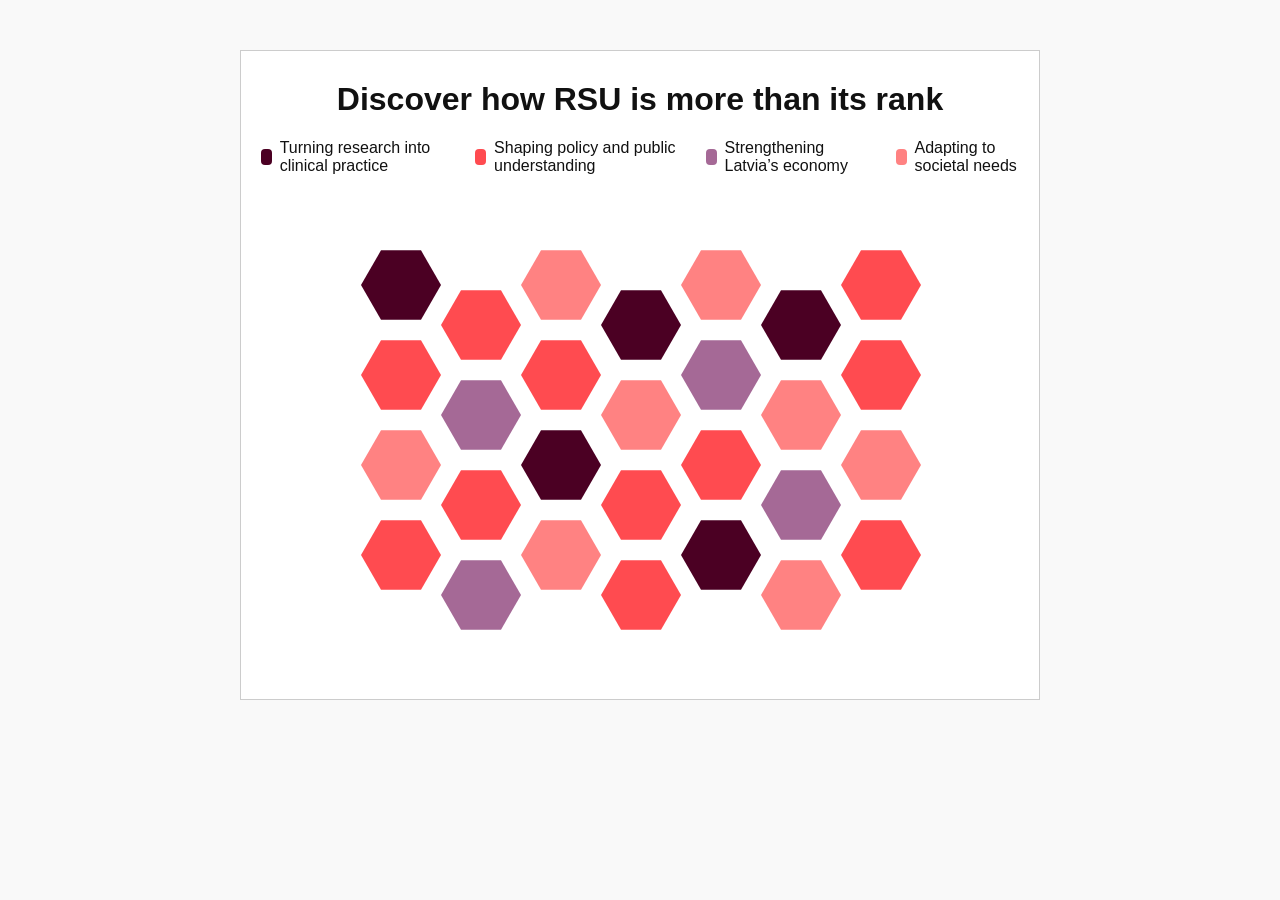
==== mtor_EN.html @ cfd9989e "Separate style, fix link clr" ====
<!DOCTYPE html>
<html lang="en">
<head>
  <meta charset="UTF-8" />
  <title>RSU is More Than Its Rank</title>
  
  <link rel="stylesheet" href="style.css" />
  </style>
</head>
<body>
  <div id="hex-container">
    <h1 style="text-align: center; margin-top: 30px; font-family: sans-serif;">
        Discover how RSU is more than its rank
      </h1>
    
    <div id="legend" style="display: flex; justify-content: center; gap: 20px; margin: 10px 0 10px 20px;">
    <div style="display: flex; align-items: center; gap: 8px;">
        <span style="width: 16px; height: 16px; background: #4b0023; display: inline-block; border-radius: 4px;"></span>
        <span>Turning research into clinical practice</span>
    </div>
    <div style="display: flex; align-items: center; gap: 8px;">
        <span style="width: 16px; height: 16px; background: #ff4b50; display: inline-block; border-radius: 4px;"></span>
        <span>Shaping policy and public understanding</span>
    </div>
      <div style="display: flex; align-items: center; gap: 8px;">
        <span style="width: 16px; height: 16px; background: #a56996; display: inline-block; border-radius: 4px;"></span>
        <span>Strengthening Latvia’s economy</span>
    </div>
    <div style="display: flex; align-items: center; gap: 8px;">
        <span style="width: 16px; height: 16px; background: #ff8282; display: inline-block; border-radius: 4px;"></span>
        <span>Adapting to societal needs</span>
    </div>
    </div>

    <svg id="hexmap"></svg>
    <div id="tooltip"></div>
    <div id="popup">
      <h3 id="popup-title"></h3>
      <p id="popup-text"></p>
      <button onclick="popup.style.display='none'">Close</button>
    </div>
  </div>

  <script>
    const svg = document.getElementById("hexmap");
    const tooltip = document.getElementById("tooltip");
    const popup = document.getElementById("popup");
    const popupTitle = document.getElementById("popup-title");
    const popupText = document.getElementById("popup-text");

    const hexSize = 40;

    const CLR_RESEARCH = "#4b0023";
    const CLR_OUTREACH = "#ff4b50";
    const CLR_ECONOMY = "#a56996";
    const CLR_RELEVANCE = "#ff8282";

    // Manually positioned hexagons
    const data = {
      "research-newborn-care": {
        color: CLR_RESEARCH,
        title: "Guidelines developed by RSU researchers improve maternal and newborn care",
        text: `RSU researchers used survey data from 2021 to develop a curriculum for maternity staff and refine maternity care guidelines. As a result, the incidence of violence during childbirth decreased from 17% to 5%. Additionally, the percentage of young mothers who were not warned about health issues requiring attention dropped from 63% to 40%, while those not informed about their baby’s health concerns fell from 75% to 30%. <a href="https://www.rsu.lv/en/news/rsu-researchers-contribute-improving-maternal-and-newborn-care-latvia" target="_blank" style="color: #fff; text-decoration: underline;">Learn more.</a>`
      },

      "outreach-remote-work": {
        color: CLR_OUTREACH,
        title: "RSU researchers shape remote work legislation in Latvia",
        text: `RSU researchers prepared data-driven amendments to several laws, including the formal introduction of 'remote work' into Labour Law in 2020. These changes allowed employers to compensate remote workers for costs like electricity and internet and provided tax exemptions for such expenses. Ultimately, these reforms have improved work-life balance in sectors with high remote work rates, such as IT and finance, where over 50% of employees worked remotely in 2024. <a href="https://www.rsu.lv/en/news/rsu-researchers-initiate-amendments-laws-organisation-remote-work-latvia" target="_blank" style="color: #fff; text-decoration: underline;">Learn more.</a>`
      },

      "relevance-teaching-quality": {
        color: CLR_RELEVANCE,
        title: "RSU's Centre for Educational Growth raises teaching quality across the higher education sector in Latvia and beyond",
       text: `Since its establishment in 2014, the Centre for Educational Growth has played a pivotal role in fostering academic excellence by providing targeted, high-quality support for the professional development of academic staff. In addition to offering a broad range of continuing education initiatives for RSU academic staff, the Centre actively collaborates with more than 20 universities in Latvia and internationally, promoting the exchange of best practices and strengthening inter-institutional cooperation. Each year, the Centre offers an average of 340 academic hours of continuing professional development. In 2024 alone, it issued 5,417 certificates of participation in a diverse array of training activities. This comprehensive educational offer is further enriched by one-on-one consultations and meticulously developed methodological resources, which serve as practical guides to contemporary learning and teaching strategies. Through this multifaceted support, the Centre empowers academic staff to deepen their pedagogical expertise and modernise their courses—making them more student-centred, inclusive, and aligned with students’ learning needs. The Centre for Educational Growth has become a cornerstone of quality enhancement in higher education, inspiring thoughtful transformation and continuous advancement within the academic environment.  <a href="https://www.rsu.lv/en/ceg" target="_blank" style="color: #fff; text-decoration: underline;">Learn more.</a>`
      },

      "research-fibromyalgia": {
        color: CLR_RESEARCH,
        title: "Tailored exercise therapy improves fibromyalgia patients' well-being",
        text: `A pilot fibromyalgia study by RSU researchers helped 80% of participants reduce muscle pain and 70% improve physical endurance and sleep quality. Central to this new therapy is a tailored exercise programme. Research into the related biomarkers is ongoing. <a href="https://www.rsu.lv/en/news/rsu-researchers-improve-diagnosis-fibromyalgia" target="_blank" style="color: #fff; text-decoration: underline;">Learn more.</a>`
      },

      "relevance-ai-integration": {
        color: CLR_RELEVANCE,
        title: "RSU sets the standard for AI integration into Latvian higher education",
        text: `RSU’s Centre for Educational Growth is the first in Latvia to publish comprehensive guidelines for integrating AI into higher education. The guidelines provide lecturers with practical advice on ethical and effective AI use in teaching and help students understand how to use AI tools responsibly in their learning. <a href="https://www.rsu.lv/en/news/rsu-develops-first-guidelines-latvia-use-ai-higher-education" target="_blank" style="color: #fff; text-decoration: underline;">Learn more.</a>`
      },

      "research-SMA-screening": {
        color: CLR_RESEARCH,
        title: "RSU initiative saves newborns' lives through early SMA screening",
        text: `RSU researchers’ initiative led to the inclusion of spinal muscular atrophy (SMA) testing in Latvia’s national newborn screening programme. Early diagnosis through this programme has already saved three newborns by enabling treatment before symptoms appear, significantly improving their prognosis and quality of life. <a href="https://www.rsu.lv/en/news/rsu-initiative-saves-lives-three-newborns" target="_blank" style="color: #fff; text-decoration: underline;">Learn more.</a>`
      },

      "outreach-child-safety": {
        color: CLR_OUTREACH,
        title: "Seven years of raising awareness on child safety and first aid",
        text: `The free annual event 'Zinošs un drošs', organised by RSU and partners, attracted around 1,400 visitors in 2024. Through engaging activities, children and their families learned about first aid, fire safety, and accident prevention. Held for seven consecutive years, the event promotes healthier and safer lifestyles within the community. <a href="https://www.rsu.lv/aktualitates/bezmaksas-izglitojosais-pasakums-zinoss-un-dross-pulce-daudz-interesentu" target="_blank" style="color: #fff; text-decoration: underline;">Learn more.</a>`
      },

      "outreach-kantar-reputation": {
         color: CLR_OUTREACH,
         title: "RSU leads in public trust among Latvian universities",
         text: `For nine consecutive years, RSU has been recognised by the Latvian public as the university with the best reputation in the country. This recognition comes from an annual nationwide survey conducted by Latvia's leading social and media research company, Kantar, which interviews over 1,000 residents aged 15-60. <a href="https://www.rsu.lv/en/news/rsu-tops-university-reputation-rankings-latvia-ninth-consecutive-year" target="_blank" style="color: #fff; text-decoration: underline;">Learn more.</a>`
       },

       "economy-best-employer": {
        color: CLR_ECONOMY,
        title: "RSU voted as best public sector employer for four consecutive years",
        text: `RSU was named Latvia’s most desirable public sector employer for the fourth consecutive year in the 2025 TOP Employer survey, which gathered responses from over 18,000 participants. This recognition reflects RSU’s socially sustainable employment practices, which prioritise individual well-being, professional growth, and a supportive working environment for all members of staff. <a href="https://www.rsu.lv/en/news/riga-stradins-university-named-most-desirable-public-sector-employer-fourth-successive-year" target="_blank" style="color: #fff; text-decoration: underline;">Learn more.</a>`
      },

      "outreach-researchers-night": {
        color: CLR_OUTREACH,
        title: "RSU connects science with the public at the annual Researchers’ Night",
        text: `Nearly 3,000 visitors participated in RSU Researchers’ Night events in 2024, with people of all ages enjoying hands-on workshops in dentistry, surgery, sports science, and chemistry. This annual event promotes science awareness and education, inspiring the public and especially young people to explore scientific careers. <a href="https://www.rsu.lv/aktualitates/zinatnieku-nakts-rigas-stradina-universitate-pulcejusi-3000-interesentu" target="_blank" style="color: #fff; text-decoration: underline;">Learn more.</a>`
      },

      "relevance-military-medicine": {
        color: CLR_RELEVANCE,
        title: "RSU pioneers military medicine education in the Baltics",
        text: `RSU was the first university in the Baltics to integrate military medicine into its medical curriculum in 2023. Developed in collaboration with the Latvian Ministry of Defence and National Armed Forces, the course uses advanced simulation and immersive training to equip future healthcare professionals with essential skills to manage emergencies in military and disaster settings. <a href="https://www.rsu.lv/en/news/rsu-management-and-minister-defence-andris-spruds-discuss-importance-military-medicine-context" target="_blank" style="color: #fff; text-decoration: underline;">Learn about the progress and future plans of this initiative.</a>`
      },

      "economy-education-export" :{
        color: CLR_ECONOMY,
        title: "RSU's higher education exports contribute 0.31% to Latvia's GDP",
        text: `A study by the Latvian Strategy and Economic Research Institute estimated that, in 2024, RSU's higher education exports alone contributed approximately 0.31% to Latvia's GDP. If the university continues to grow its international student base at the current rate, it is projected to generate over €1 billion in economic value over the next six years, averaging an annual contribution of around 0.4% of GDP. <a href="https://www.rsu.lv/en/news/international-students-driving-force-latvias-economic-growth-higher-education-export-study" target="_blank" style="color: #fff; text-decoration: underline;">Learn more.</a>`
      },

      "relevance-international-partnerships" : {
        color: CLR_RELEVANCE,
        title: "RSU’s international partnerships support training aligned with students’ home country needs",
        text: `RSU’s <a href="https://www.rsu.lv/en/international-cooperation/partner-hospitals" target="_blank" style="color: #fff; text-decoration: underline;">international partnerships</a> offer medical study placements in Germany, Finland, Italy, Israel, and Portugal, allowing students to train in environments where they speak the local language. Additionally, <a href="https://www.rsu.lv/en/rsu-stade-branch" target="_blank" style="color: #fff; text-decoration: underline;">RSU Stade branch</a>, in collaboration with Elbe Klinikum Stade, enables German students to complete their full clinical training from Year 4 onward locally. These opportunities ensure that international students gain practical experience tailored to the healthcare systems and needs of their home countries.`
      },

      "outreach-research-week": {
        color: CLR_OUTREACH,
        title: "RSU hosts one of the leading interdisciplinary scientific events in Northern Europe",
        text: `Every two years, RSU Research Week brings together academics, industry professionals, and policymakers to exchange insights and address pressing issues in health and society. In 2025, this forum attracted nearly 9,000 participants from 72 countries. <a href="https://www.rsu.lv/en/news/most-significant-scientific-event-year-rsu-research-week-has-concluded" target="_blank" style="color: #fff; text-decoration: underline;">Learn more.</a>`
      },

      "relevance-medicine-3": {
       color: CLR_RELEVANCE,
       title: "RSU launches a new era in Latvian medical education with 'Medicine 3.0'",
        text: `In September 2025, RSU will launch a fundamentally reimagined medical programme, dubbed 'Medicine 3.0', that revises 50–60% of the previous curriculum to include digital health, AI, entrepreneurial skills, legal knowledge, and strengthened research training. Developed with input from students, clinicians, and industry experts, the programme aims to prepare future doctors for rapidly evolving healthcare challenges. <a href="https://www.rsu.lv/en/news/medicine-30-study-programme-new-era-latvian-medical-education" target="_blank" style="color: #fff; text-decoration: underline;">Learn more.</a>`
      },

      "research-medical-simulations": {
        color: CLR_RESEARCH,
        title: "RSU leads the integration of simulation-based medical and healthcare education strategy in Latvia",
         text: `RSU leads the national working group, in collaboration with Latvia’s Ministry of Health, to develop a strategic framework for integrating simulation into all levels of clinical training. The goal is to enhance professional competence and patient safety across Latvia's healthcare system. RSU is well positioned to drive this transition toward safer and more effective medical education, owing to its long-standing expertise and advanced infrastructure. <a href="https://www.rsu.lv/en/news/rsu-metc-promotes-initiative-simulation-based-medical-and-healthcare-education-development" target="_blank" style="color: #fff; text-decoration: underline;">Learn more.</a>`
          },

      "outreach-labour-protection": {
        color: CLR_OUTREACH,
        title: "RSU research underpins national labour protection measures 2024-2027",
        text: `RSU researchers' analysis of workplace accidents shaped the labour protection measures included in the National Development Plan for Labour Protection for 2024–2027, approved by the Cabinet of Ministers. Scientists' data-driven proposals aim to promote employee well-being, improve labour productivity, and reduce the number of workplace accidents. <a href="https://www.rsu.lv/en/news/rsu-researchers-improve-occupational-safety-latvia" target="_blank" style="color: #fff; text-decoration: underline;">Learn more.</a>`
      },

      "relevance-military-preparedness":{
        color: CLR_RELEVANCE,
       title: "RSU strengthens national preparedness for crisis situations",
        text: `Given its extensive experience and available equipment, RSU’s Medical Education Technology Centre regularly participates in simulation exercises organised by the National Armed Forces and the National Guard of the Republic of Latvia. These exercises enhance the nation's preparedness for military and civil-military crisis situations. <a href="https://mitc.rsu.lv/en/news/panaceja-2025-metc-simulation-solutions-strengthen-states-readiness-crisis-situations" target="_blank" style="color: #fff; text-decoration: underline;">Learn more.</a>`
      },

      "outreach-alcohol-consumption": {
        color: CLR_OUTREACH,
        title: "RSU researchers support evidence-based amendments to alcohol policies",
         text: `Researchers from the RSU Institute of Public Health analysed alcohol consumption patterns and the associated health and economic impacts over a period of over 30 years, examining the effects of alcohol control measures implemented during that time. By actively engaging with policymakers, the researchers contributed to evidence-based amendments to the law adopted in 2025, aimed at reducing alcohol consumption and mitigating the related harms. <a href="https://www.rsu.lv/en/news/rsu-researchers-support-evidence-based-recommendations-reducing-alcohol-consumption-latvia" target="_blank" style="color: #fff; text-decoration: underline;">Learn more.</a>`
          },

      "outreach-reproductive-education":{
        color: CLR_OUTREACH,
       title: "RSU research improves reproductive health awareness and accessibility in Latvia",
        text: `In 2023, the RSU Institute of Public Health conducted a monitoring study on factors affecting sexual and reproductive health in Latvia and actively communicated its findings to policymakers and the wider public. The results of this study were used to develop educational materials and to support the establishment of a new free reproductive health service in Riga. <a href="https://www.rsu.lv/en/news/rsu-tackles-stigma-spotlight-sexual-and-reproductive-health-healthcare" target="_blank" style="color: #fff; text-decoration: underline;">Learn more.</a>`
      },

      "outreach-sports-education":{
        color: CLR_OUTREACH,
       title: "RSU LASE experts shape sports education policy in Latvia",
        text: `Over a period of eight years, researchers from the RSU Latvian Academy of Sport Education (LASE) contributed to the development of the new 'Sport and Health' curriculum as part of the national primary and secondary education reform 'Skola2030'. The experts created digital teaching materials and organised seminars for teachers. <a href="https://www.rsu.lv/en/news/how-rsu-latvian-academy-sport-education-experts-are-driving-change-latvias-sport-education" target="_blank" style="color: #fff; text-decoration: underline;">Learn more.</a>`
      },

      "research-hereditary-cancer":{
        color: CLR_RESEARCH,
       title: "RSU leads hereditary cancer research in Latvia",
        text: `The RSU Institute of Oncology and Molecular Genetics has been leading hereditary cancer research, management, and awareness campaigns in Latvia for over 25 years. The centre's work has driven innovations in genetic testing and digital screening for hereditary cancer cases, and even led to the establishment of the first hereditary cancer outpatient clinic in the country. Over time, its research and outreach activities have not only reduced the morbidity and mortality of breast and ovarian cancer, but also improved cancer survivors' quality of life. <a href="https://www.rsu.lv/en/news/25-years-impact-hereditary-breast-and-ovarian-cancer-awareness-and-management-latvia" target="_blank" style="color: #fff; text-decoration: underline;">Learn more.</a>`
      },

      "outreach-public-trust-media":{
        color: CLR_OUTREACH,
       title: "RSU researchers develop recommendations for promoting public trust in the media",
        text: `By collaborating with Estonian colleagues and engaging industry representatives, researchers from the RSU Faculty of Social Sciences carried out an extensive qualitative audience research to better understand the formation of public perceptions of the media. Based on the data, they developed recommendations for media professionals and policymakers to help reduce the increasingly negative public attitudes towards the media and journalism. <a href="https://www.rsu.lv/en/news/rsu-researchers-and-industry-representatives-seek-solutions-promote-public-trust-media" target="_blank" style="color: #fff; text-decoration: underline;">Learn more.</a>`
      },

      "economy-innovation-leader":{
        color: CLR_ECONOMY,
       title: "RSU recognised as a leading centre of innovation in Latvia",
        text: `The Global Innovation Index 2025, compiled annually by the World Intellectual Property Organization, recognised RSU as one of three leading centres of innovation in Latvia. This index takes into account university performance in the QS World University Rankings, as well as the International Outlook and Industry pillars of the Times Higher Education World University Rankings. <a href="https://www.rsu.lv/en/news/rsu-recognised-leading-centre-innovation" target="_blank" style="color: #fff; text-decoration: underline;">Learn more.</a>`
      },

      "economy-lifelong-learning":{
        color: CLR_ECONOMY,
       title: "RSU contributes to bridging the digital skills gap in Latvia's labour market",
        text: `RSU's Lifelong Learning Centre continuously monitors skills gaps in Latvia's labour market and develops new courses to help address them. For example, in 2025, the Centre responded to rapid technological advancements and the resulting growing digital skills gap by <a href="https://www.rsu.lv/aktualitates/muzizglitibas-centrs-paplasina-apmacibu-iespejas-pieaugusajiem" target="_blank" style="color: #fff; text-decoration: underline;">launching three new programmes</a> on generative AI, digital communication, and futures thinking. <a href="https://www.rsu.lv/en/lifelong-learning-centre" target="_blank" style="color: #fff; text-decoration: underline;">Learn more.</a>`
      },

      "relevance-ai-centre": {
       color: CLR_RELEVANCE,
       title: "RSU establishes an Artificial Intelligence Support Unit",
        text: `In 2025, RSU became the first university in Latvia to establish a dedicated Artificial Intelligence (AI) Support Unit. In response to the challenges and opportunities presented by AI technologies, the unit works to accelerate the adoption and integration of AI tools in teaching, research, and operational processes. <a href="https://www.rsu.lv/en/news/rsu-becomes-first-university-latvia-establish-dedicated-ai-support-unit" target="_blank" style="color: #fff; text-decoration: underline;">Learn more.</a>`
      },

      "relevance-ai-programme": {
       color: CLR_RELEVANCE,
       title: "RSU launches Latvia's first master's programme on AI management",
        text: `Responding to the technological advancements that are reshaping labour market needs, RSU launched Latvia's first master's programme designed to equip future managers with the theoretical knowledge and practical skills needed to implement AI solutions and digital strategies in business and public administration. Titled <i>{a href="https://www.rsu.lv/en/study-programme/digital-strategy-and-artificial-intelligence-management" target="_blank" style="color: #fff; text-decoration: underline;">Digital Strategy and Artificial Intelligence Management</i></a>, the programme is delivered by technology and communications experts with experience at CERN, Microsoft, IBM, and other major companies, organisations, and projects. <a href="https://www.rsu.lv/en/news/rsu-launches-new-masters-programme-digital-strategy-and-artificial-intelligence" target="_blank" style="color: #fff; text-decoration: underline;">Learn more.</a>`
      },

      "outreach-regional-security":{
        color: CLR_OUTREACH,
       title: "RSU researchers organise seminars on regional resilience and security",
        text: `In 2025 and 2026, researchers from the RSU Faculty of Social Sciences organised a series of five day-long seminars titled <i>Strengthening Security in Latvia [..]: Types of Threats and Their Prevention</i>, held outside the capital in collaboration with regional academic partners. Each seminar was dedicated to a specific region of Latvia, bringing together industry experts, national policymakers, local government representatives, and law enforcement officials. The seminars were free for anyone to attend. <a href="https://www.rsu.lv/aktualitates/aicinam-uz-nosledzoso-rsu-petnieku-seminaru-par-drosibas-stiprinasanu-latvija-un" target="_blank" style="color: #fff; text-decoration: underline;">Learn more about the fifth and final seminar.</a>`
      },

    };
    
    const layout = [
      {
        id: "research-newborn-care",
        x: 160, y: 100,
      },
      {
        id: "outreach-remote-work",
        x: 240, y: 140,
      },
      {
        id: "relevance-teaching-quality", 
        x: 320, y: 100,
      },
      {
        id: "research-fibromyalgia",
        x: 400, y: 140,
      },
      {
        id: "relevance-ai-integration",
        x: 480, y: 100,
      },
      {
        id: "research-SMA-screening",
        x: 560, y: 140,
      },
      {
        id: "outreach-child-safety",
        x: 640, y: 100,
      },
       {
        id: "outreach-kantar-reputation",
        x: 160, y: 190,
       },
       {
        id: "economy-best-employer",
        x: 240, y: 230,
      },
       {
        id: "outreach-researchers-night",
        x: 320, y: 190,
      },
      {
        id: "relevance-military-medicine",
        x: 400, y: 230,
      },
      {
        id: "economy-education-export",
        x: 480, y: 190,
      },
      {
        id: "relevance-international-partnerships",
        x: 560, y: 230,
          },
      {
        id: "outreach-research-week",
        x: 640, y: 190,
      },
      {
        id: "relevance-medicine-3",
        x: 160, y: 280,
      },
   {
         id:"outreach-alcohol-consumption",
        x: 240, y: 320,
      },
      {
        id: "research-medical-simulations",
        x: 320, y: 280,
        },
       {
         id:"outreach-reproductive-education",
        x: 400, y: 320,
      },
       {
        id: "outreach-labour-protection",
        x: 480, y: 280,
      },
        {
         id:"economy-innovation-leader",
        x: 560, y: 320,
      },
       {
        id: "relevance-military-preparedness",
        x: 640, y: 280,
      },
        {
        id: "outreach-regional-security",
        x: 160, y: 370,
      },
    {
         id: "economy-lifelong-learning",
        x: 240, y: 410,
      },
      {
        id: "relevance-ai-centre",
        x: 320, y: 370,
        },
       {
         id:"outreach-public-trust-media",
        x: 400, y: 410,
      },
       {
        id: "research-hereditary-cancer",
        x: 480, y: 370,
      },
        {
         id: "relevance-ai-programme",
        x: 560, y: 410,
      },
       {
        id:  "outreach-sports-education",
        x: 640, y: 370,
      },

    ];


    function hexagonPath(cx, cy, r) {
      let path = "";
      for (let i = 0; i < 6; i++) {
        const angle = Math.PI / 3 * i;
        const x = cx + r * Math.cos(angle);
        const y = cy + r * Math.sin(angle);
        path += (i === 0 ? "M" : "L") + x + "," + y;
      }
      return path + "Z";
    }

    layout.forEach(d => {
      const c = data[d.id];
      const hex = document.createElementNS("http://www.w3.org/2000/svg", "path");
      hex.setAttribute("d", hexagonPath(d.x, d.y, hexSize));
      hex.setAttribute("fill", c.color);
      hex.classList.add("hex");

      hex.addEventListener("mouseover", e => {
        tooltip.innerText = c.title;
        tooltip.style.visibility = "visible";
      });

      hex.addEventListener("mousemove", e => {
        const containerRect = document.getElementById("hex-container").getBoundingClientRect();
        const x = e.clientX - containerRect.left;
        const y = e.clientY - containerRect.top;

        tooltip.style.left = (x + 5) + "px";
        tooltip.style.top = (y +5) + "px";
        });

      hex.addEventListener("mouseout", () => {
        tooltip.style.visibility = "hidden";
      });

      hex.addEventListener("click", e => {
        popupTitle.innerText = c.title;
        popupText.innerHTML = c.text;
        popup.style.backgroundColor = c.color;

        const containerRect = document.getElementById("hex-container").getBoundingClientRect();
        const popupWidth = popup.offsetWidth;
        const popupHeight = popup.offsetHeight;

        let left = e.clientX - containerRect.left + 20; // default right offset
        let top = e.clientY - containerRect.top + 20;   // default below offset

        // If popup would overflow container width, show it to the left instead
        if (left + popupWidth > containerRect.width) {
            left = e.clientX - containerRect.left - popupWidth - 20;
        }

        // Prevent popup from overflowing bottom
        if (top + popupHeight > containerRect.height) {
            top = containerRect.height - popupHeight - 10;
        }
        // Prevent popup from overflowing top
        if (top < 0) {
            top = 10;
        }

        popup.style.left = left + "px";
        popup.style.top = top + "px";
        popup.style.display = "block";
        });


      svg.appendChild(hex);
    });
  </script>
</body>
</html>
---- style.css ----
body {
  margin: 0;
  padding: 0;
  width: 100%;
  height: 100%;
  font-family: Arial, sans-serif;
  background: #f9f9f9;
  color: #111;
}

* {
  box-sizing: border-box;
}

#hex-container {
  position: relative;
  width: 100%;
  max-width: 800px;
  height: 650px;                /* increase this when new tiles are added at the bottom */
  margin: 50px auto;
  border: 1px solid #ccc;
  background: #ffffff;
}


svg {
  width: 100%;
  height: 100%;
  display: block;
}

.hex:hover {
  stroke: #000;
  stroke-width: 2;
  cursor: pointer;
}

#tooltip {
  position: absolute;
  background: #333;
  color: #fff;
  padding: 5px 10px;
  border-radius: 4px;
  font-size: 14px;
  pointer-events: none;
  visibility: hidden;
  z-index: 1000;
}

#popup {
  position: absolute;
  padding: 15px;
  background: #222;
  color: #fff;
  border-radius: 6px;
  box-shadow: 0 0 10px rgba(0,0,0,0.2);
  max-width: 250px;
  display: none;
  z-index: 10;
}

#popup h3 {
  margin: 0 0 10px 0;
}

#popup button {
  margin-top: 10px;
  background: rgba(255,255,255,0.2);
  color: #fff;
  border: none;
  padding: 5px 10px;
  cursor: pointer;
}

#popup button:hover {
  background: rgba(255,255,255,0.4);
}
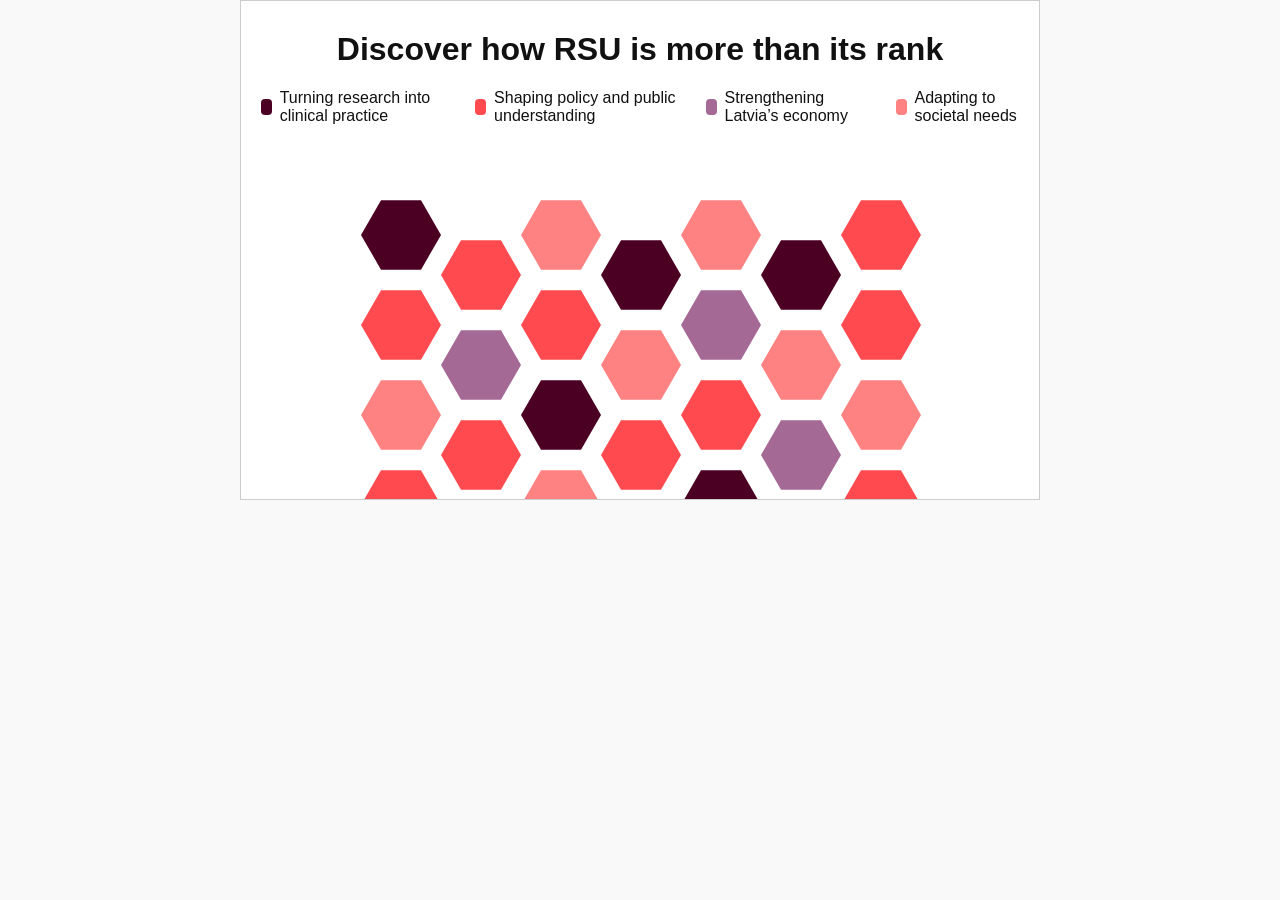
==== commit b4f8e4b6: "Try reducing hex container height" ====
--- a/mtor_EN.html
+++ b/mtor_EN.html
@@ -216,7 +216,7 @@
       "relevance-ai-programme": {
        color: CLR_RELEVANCE,
        title: "RSU launches Latvia's first master's programme on AI management",
-        text: `Responding to the technological advancements that are reshaping labour market needs, RSU launched Latvia's first master's programme designed to equip future managers with the theoretical knowledge and practical skills needed to implement AI solutions and digital strategies in business and public administration. Titled <i>{a href="https://www.rsu.lv/en/study-programme/digital-strategy-and-artificial-intelligence-management" target="_blank" style="color: #fff; text-decoration: underline;">Digital Strategy and Artificial Intelligence Management</i></a>, the programme is delivered by technology and communications experts with experience at CERN, Microsoft, IBM, and other major companies, organisations, and projects. <a href="https://www.rsu.lv/en/news/rsu-launches-new-masters-programme-digital-strategy-and-artificial-intelligence" target="_blank" style="color: #fff; text-decoration: underline;">Learn more.</a>`
+        text: `Responding to the technological advancements that are reshaping labour market needs, RSU launched Latvia's first master's programme designed to equip future managers with the theoretical knowledge and practical skills needed to implement AI solutions and digital strategies in business and public administration. Titled <i><a href="https://www.rsu.lv/en/study-programme/digital-strategy-and-artificial-intelligence-management" target="_blank" style="color: #fff; text-decoration: underline;">Digital Strategy and Artificial Intelligence Management</a></i>, the programme is delivered by technology and communications experts with experience at CERN, Microsoft, IBM, and other major companies, organisations, and projects. <a href="https://www.rsu.lv/en/news/rsu-launches-new-masters-programme-digital-strategy-and-artificial-intelligence" target="_blank" style="color: #fff; text-decoration: underline;">Learn more.</a>`
       },
 
       "outreach-regional-security":{
--- a/style.css
+++ b/style.css
@@ -16,10 +16,11 @@
   position: relative;
   width: 100%;
   max-width: 800px;
-  height: 650px;                /* increase this when new tiles are added at the bottom */
-  margin: 50px auto;
+  height: 500px;                /* increase this when new tiles are added at the bottom */
+  margin: 0 auto;
   border: 1px solid #ccc;
   background: #ffffff;
+  overflow: hidden;
 }
 
 
@@ -27,6 +28,7 @@
   width: 100%;
   height: 100%;
   display: block;
+  overflow: hidden;
 }
 
 .hex:hover {
